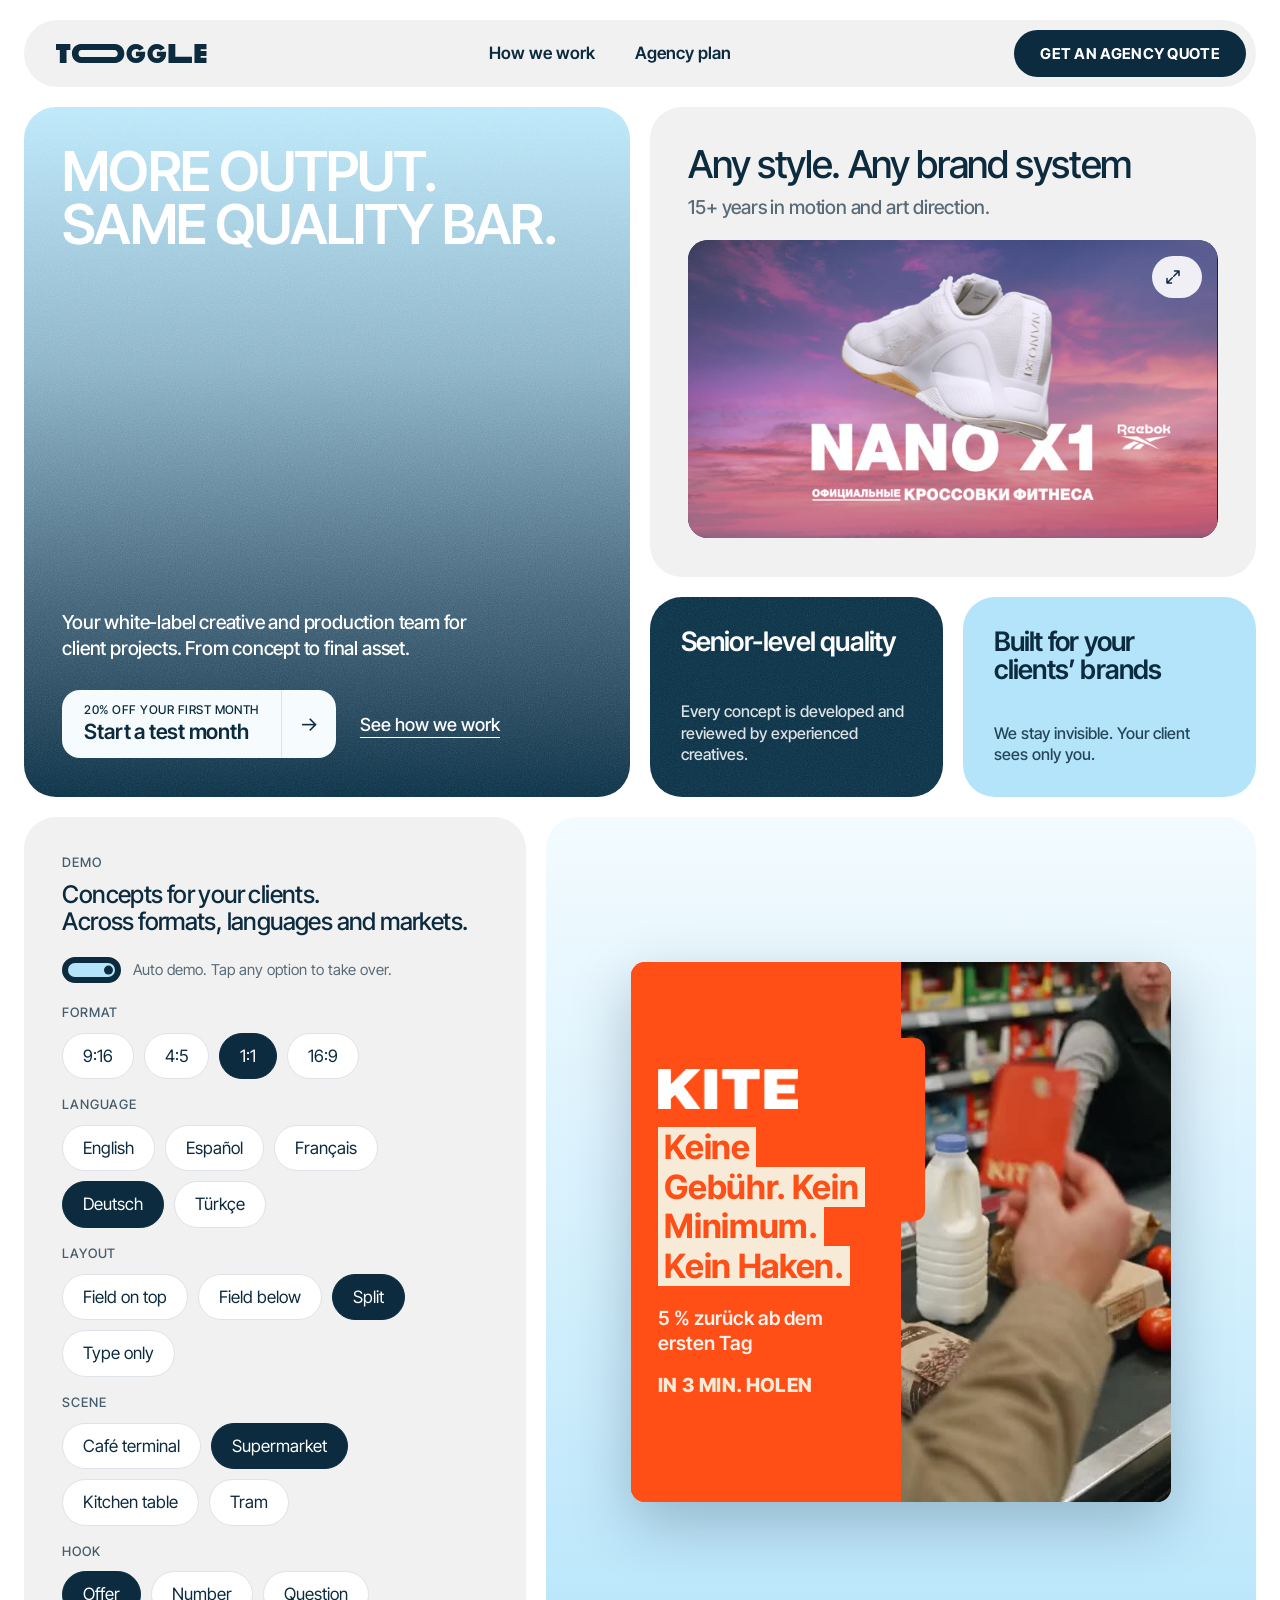
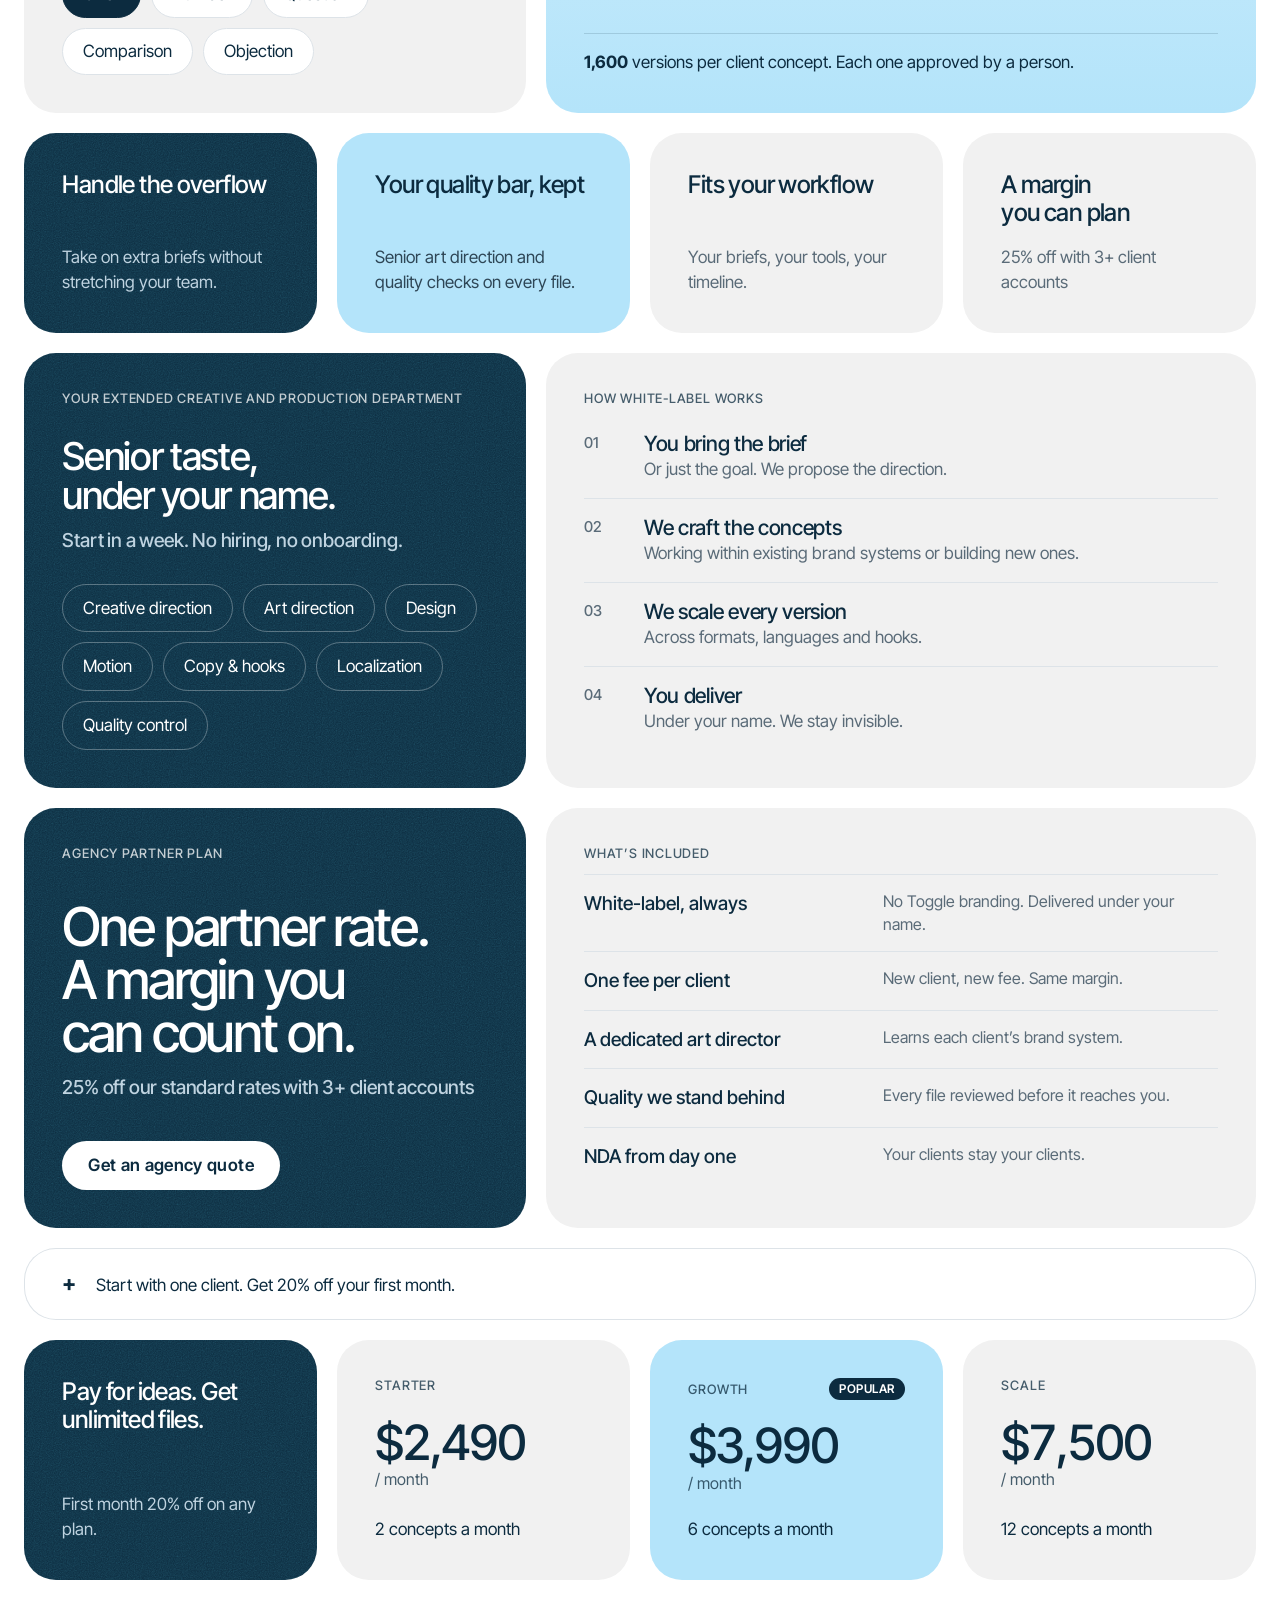
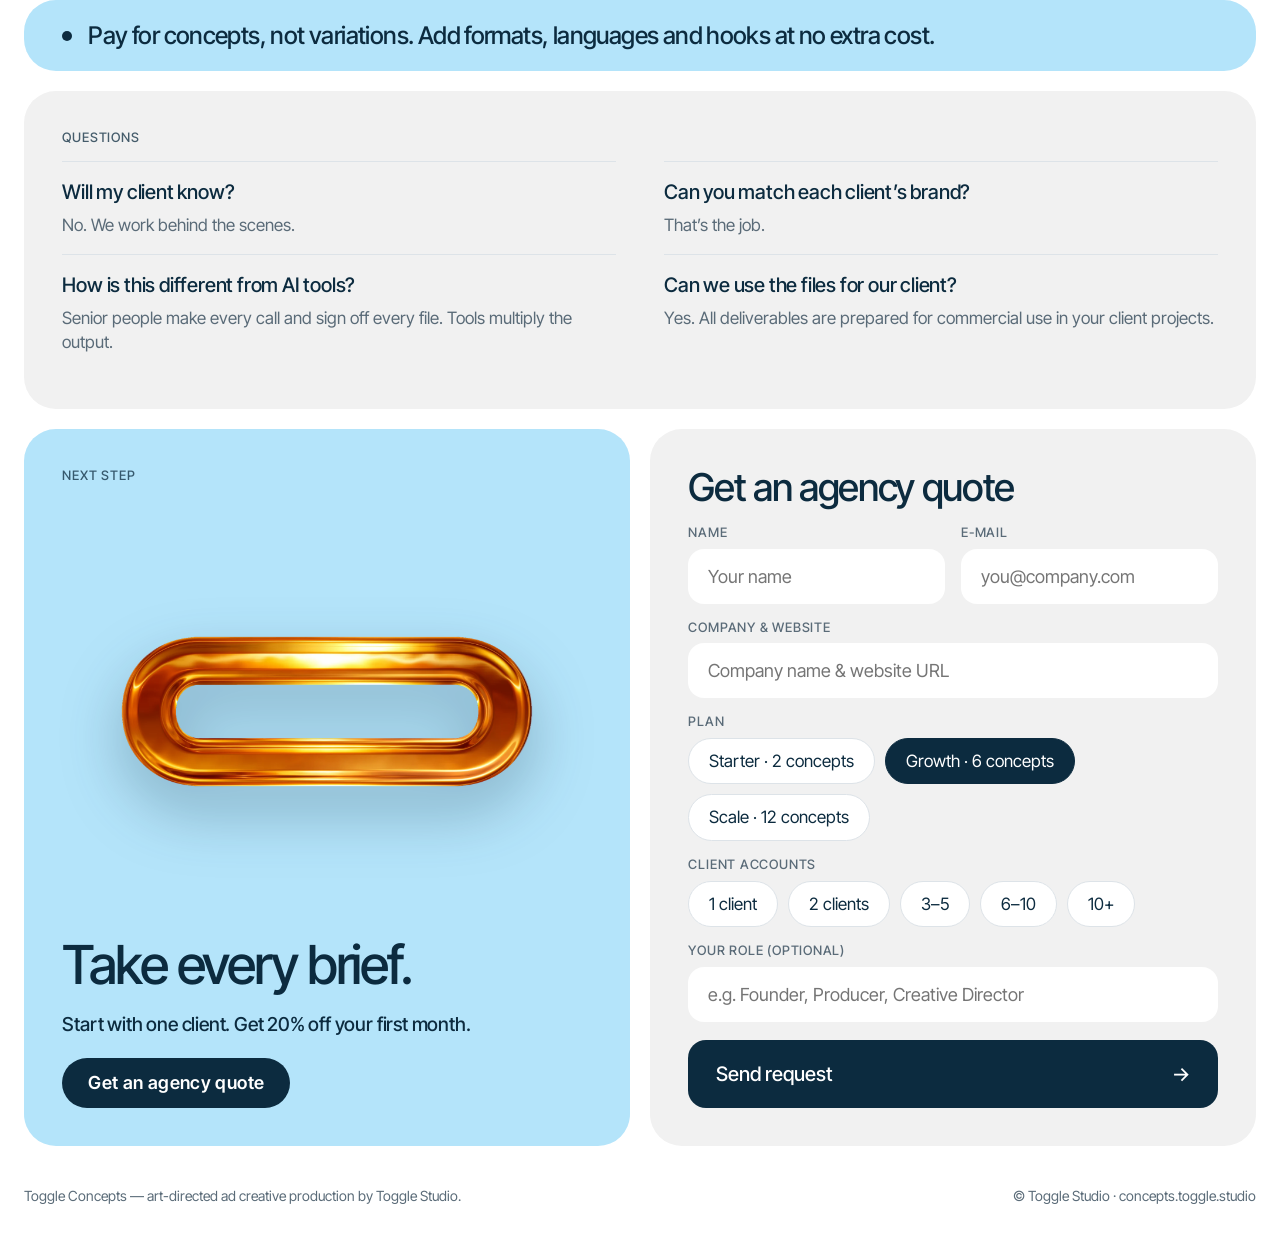
==== agency/index.html @ 351ea985 "Add files via upload" ====
<!doctype html>
<html lang="en">
<head>
<meta charset="utf-8">
<meta name="viewport" content="width=device-width,initial-scale=1,viewport-fit=cover">
<title>Toggle Concepts for Agencies — More output. Same quality bar.</title>
<meta name="description" content="Your white-label creative and production team for client projects. From concept to final asset, delivered under your name.">
<link rel="canonical" href="https://concepts.toggle.studio/agency">
<meta property="og:type" content="website">
<meta property="og:url" content="https://concepts.toggle.studio/agency">
<meta property="og:title" content="Toggle Concepts for Agencies — More output. Same quality bar.">
<meta property="og:description" content="Your white-label creative and production team for client projects. From concept to final asset, delivered under your name.">
<meta property="og:image" content="https://concepts.toggle.studio/media/video/reel-poster.jpg">
<meta name="twitter:card" content="summary_large_image">
<link rel="preconnect" href="https://fonts.googleapis.com">
<link rel="preconnect" href="https://fonts.gstatic.com" crossorigin>
<link rel="stylesheet" href="https://fonts.googleapis.com/css2?family=Inter+Tight:wght@400;500;600;700&family=Archivo:wdth,wght@125,800;125,900&display=swap">
<link rel="stylesheet" href="/assets/app.css">
</head>
<body data-page="agencies">
<div class="wrap" id="page"></div>
<div class="mcta" id="mcta"><button type="button" data-go="form" id="mctaBtn">Start a test month · 20% off</button></div>
<div class="toast" id="toast" role="status" aria-live="polite"></div>
<script src="/assets/app.js"></script>
</body>
</html>
---- assets/app.css ----
/* Layout: white page, 12-column bento grid. Every module is a tile or a row of tiles; no free-floating headings.
   Phone: decorative tiles drop out, rows of cards become swipeable strips, one sticky CTA. Single light look by choice. */
:root{
  color-scheme: light;
  --white:#FFFFFF; --ink:#0C2B3F; --muted:#5A6B78; --navy:#0C2B3F; --sky:#B4E4FA; --grey:#F1F1F1; --line:#DDE3E8;
  --edit:#FF7A1A; --kite:#FF4F17; --cream:#F7EAD7;
  --grad-hero:linear-gradient(180deg,#B9E7FA 0%,#86AFC4 38%,#3A5B71 72%,#0C2B3F 100%);
  --grad-light:linear-gradient(180deg,#F3FBFF 0%,#B4E4FA 100%);
  --font:'Inter Tight','Helvetica Neue',Helvetica,Arial,sans-serif;
  --font-logo:'Archivo','Arial Black',Arial,sans-serif;
  --noise:url("data:image/svg+xml,%3Csvg xmlns='http://www.w3.org/2000/svg' width='180' height='180'%3E%3Cfilter id='n'%3E%3CfeTurbulence type='fractalNoise' baseFrequency='.85' numOctaves='2' stitchTiles='stitch'/%3E%3CfeColorMatrix type='saturate' values='0'/%3E%3CfeComponentTransfer%3E%3CfeFuncR type='linear' slope='.5' intercept='.25'/%3E%3CfeFuncG type='linear' slope='.5' intercept='.25'/%3E%3CfeFuncB type='linear' slope='.5' intercept='.25'/%3E%3C/feComponentTransfer%3E%3C/filter%3E%3Crect width='100%25' height='100%25' filter='url(%23n)'/%3E%3C/svg%3E");
  --r:32px; --gap:20px; --w:1440px;
  --gut-l:max(16px,env(safe-area-inset-left,0px)); --gut-r:max(16px,env(safe-area-inset-right,0px));
}
*{box-sizing:border-box}
body{background:var(--white);color:var(--ink);font:400 17px/1.45 var(--font);-webkit-font-smoothing:antialiased}
body::before{content:"";position:fixed;inset:0 0 auto;height:env(safe-area-inset-top,0px);z-index:10;background:var(--navy)}
.wrap{max-width:var(--w);margin:0 auto;padding-left:var(--gut-l);padding-right:var(--gut-r)}
button{font:inherit;color:inherit}
:focus-visible{outline:2px solid #2C7BE5;outline-offset:3px}
p{margin:0}

/* review strip — not part of the landing */
.review{position:sticky;top:env(safe-area-inset-top,0px);z-index:20;background:var(--navy);color:#EAF4FA;font:500 13px/1.3 var(--font)}
.review .wrap{display:flex;flex-wrap:wrap;gap:8px 14px;align-items:center;padding-block:8px}
.tabs{display:flex;gap:4px;flex-wrap:wrap}
.tab{background:transparent;border:1px solid transparent;border-radius:999px;padding:6px 12px;cursor:pointer;color:#9DB4C4}
.tab[aria-current="page"]{color:#fff;border-color:#5D7A8E}
.review .spacer{flex:1}
.status{color:#9DB4C4;font-size:12px}
.toggle{background:#fff;color:var(--navy);border:0;border-radius:999px;padding:7px 14px;font-weight:700;cursor:pointer}
body.editing .toggle{background:var(--edit);color:#1A0E00}

/* site nav */
.nav{margin-top:20px;background:var(--grey);border-radius:999px;display:flex;align-items:center;gap:16px;padding:10px 10px 10px 32px}
.logo{display:inline-flex;align-items:center;color:var(--ink);flex:none}
.logo svg{display:block;height:19px;width:auto}
.nav .links{display:flex;gap:28px;margin:0 auto;flex-wrap:wrap;justify-content:center}
.nav .links button{background:none;border:0;cursor:pointer;font-size:17px;font-weight:600;color:var(--ink)}
.nav .links button:hover{text-decoration:underline;text-underline-offset:4px}
.nav .login{background:none;border:0;cursor:pointer;font-size:15px;color:var(--muted);white-space:nowrap}
.pill-cta{background:var(--navy);color:#fff;border:0;border-radius:999px;padding:16px 26px;font:700 15px/1 var(--font);letter-spacing:.02em;text-transform:uppercase;cursor:pointer;white-space:nowrap}
.nav .pill-cta{margin-left:auto}
.nav .links + .login, .nav .links ~ .pill-cta{margin-left:0}

/* grid */
.grid{display:grid;grid-template-columns:repeat(12,minmax(0,1fr));gap:var(--gap);margin-top:var(--gap)}
.mod{min-width:0;position:relative;display:flex}
.mod > .tile, .mod > .sub{flex:1}
.sub{display:grid;grid-template-columns:repeat(12,minmax(0,1fr));gap:var(--gap);min-width:0}
.sp-3{grid-column:span 3}.sp-4{grid-column:span 4}.sp-5{grid-column:span 5}.sp-6{grid-column:span 6}.sp-7{grid-column:span 7}.sp-8{grid-column:span 8}.sp-9{grid-column:span 9}.sp-12{grid-column:span 12}
.rows-2{grid-row:span 2}
.row3{display:grid;grid-template-columns:repeat(3,minmax(0,1fr));gap:var(--gap);min-width:0}

/* tiles */
.tile{border-radius:var(--r);padding:clamp(24px,3vw,48px);display:flex;flex-direction:column;gap:18px;min-width:0;position:relative;overflow:hidden}
.t-navy{background-color:var(--navy);background-image:var(--noise);background-blend-mode:soft-light;color:#fff}
.t-sky{background:var(--sky);color:var(--ink)}
.t-grey{background:var(--grey);color:var(--ink)}
.t-grad{background-image:var(--noise),linear-gradient(180deg,#B9E7FA 0%,#86AFC4 30%,#3A5B71 58%,#0C2B3F 80%,#0C2B3F 100%);background-size:180px 180px,100% 125%;background-position:0 0,0 0;background-blend-mode:soft-light,normal;color:#fff;animation:drift 18s ease-in-out infinite alternate}
@keyframes drift{to{background-position:0 0,0 100%}}
.t-light{background:var(--grad-light);color:var(--ink)}
.t-white{background:var(--white);color:var(--ink);box-shadow:inset 0 0 0 1px var(--line)}
.muted{color:var(--muted)}
.t-navy .muted,.t-grad .muted{color:#BFD3E0}
.t-sky .muted,.t-light .muted{color:#2E4656}

/* type */
.h-hero{font:600 clamp(38px,4.3vw,68px)/.95 var(--font);letter-spacing:-.035em;text-transform:uppercase;text-wrap:balance;margin:0}
.h-xl{font:500 clamp(36px,4.2vw,64px)/.98 var(--font);letter-spacing:-.04em;text-wrap:balance;margin:0}
.h-l{font:500 clamp(28px,3vw,46px)/1.02 var(--font);letter-spacing:-.035em;text-wrap:balance;margin:0}
.h-m{font:500 clamp(22px,1.9vw,28px)/1.12 var(--font);letter-spacing:-.025em;text-wrap:balance;margin:0}
.lead{font:500 clamp(18px,1.5vw,23px)/1.35 var(--font);letter-spacing:-.01em;max-width:36ch}
.label{font:500 13px/1.2 var(--font);letter-spacing:.06em;text-transform:uppercase;opacity:.75}
.small{font-size:15px}
.num-xl{font:500 clamp(64px,8vw,120px)/.9 var(--font);letter-spacing:-.05em;font-variant-numeric:tabular-nums}
.push{margin-top:auto}

/* hero */
.hero{justify-content:space-between;gap:32px;min-height:clamp(480px,40vw,600px)}
.hero.flat{min-height:clamp(460px,44vw,620px)}
.hero .bottom{display:flex;flex-direction:column;gap:28px}
.cta-row{display:flex;flex-wrap:wrap;gap:24px;align-items:center}
.cta-card{display:flex;align-items:stretch;background:#F6FBFE;color:var(--ink);border-radius:18px;overflow:hidden;border:0;padding:0;cursor:pointer;text-align:left}
.cta-card .txt{display:flex;flex-direction:column;gap:4px;padding:14px 22px}
.cta-card .k{font:500 12px/1 var(--font);letter-spacing:.04em;text-transform:uppercase}
.cta-card .t{font:600 21px/1.15 var(--font);letter-spacing:-.01em}
.cta-card .arr{display:grid;place-items:center;padding:0 18px;border-left:1px solid var(--line);font-size:20px}
.ulink{background:none;border:0;color:inherit;font:500 18px var(--font);text-decoration:underline;text-underline-offset:6px;text-decoration-thickness:1px;cursor:pointer;padding:0}

/* visual: toggle object */
.visual{display:grid;place-items:center;min-height:300px}
.ring{--bw:clamp(22px,3vw,40px);width:66%;max-width:560px;aspect-ratio:2.8/1;border-radius:999px;border:var(--bw) solid #1E5FD0;position:relative;
  box-shadow:inset 0 10px 14px rgba(255,255,255,.55),inset 0 -14px 22px rgba(3,18,70,.55),0 36px 50px rgba(20,70,150,.22),0 0 0 1px rgba(10,40,120,.4)}
.ring::before{content:"";position:absolute;top:calc(-1 * var(--bw) + 5px);left:14%;right:10%;height:calc(var(--bw) * .3);border-radius:999px;background:linear-gradient(90deg,transparent,rgba(255,255,255,.75),transparent);filter:blur(4px)}
.ring::after{content:"";position:absolute;bottom:calc(-1 * var(--bw) + 6px);left:12%;right:24%;height:calc(var(--bw) * .25);border-radius:999px;background:linear-gradient(90deg,transparent,rgba(120,190,255,.6),transparent);filter:blur(5px)}

/* statement tile */
.stmt{justify-content:space-between;min-height:200px;gap:16px}
.stmt-h{font:600 clamp(24px,2.1vw,32px)/1.05 var(--font);letter-spacing:-.03em;text-wrap:balance}
.stmt-s{font:500 clamp(16px,1.25vw,19px)/1.35 var(--font);max-width:26ch;opacity:.85}
.diag{position:absolute;left:40px;bottom:40px;width:calc(100% - 80px);height:calc(100% - 80px);pointer-events:none}
.harrow{display:block;width:100%;height:14px}

/* list tile */
.split{display:grid;grid-template-columns:minmax(0,var(--a,1fr)) minmax(0,var(--b,1.4fr));gap:28px 48px;align-items:start}
.rows{display:flex;flex-direction:column}
.row{display:grid;grid-template-columns:minmax(0,1fr) minmax(0,1.2fr);gap:20px;padding-block:15px;border-top:1px solid var(--line)}
.t-navy .row{border-color:rgba(255,255,255,.18)}
.row .a{font-weight:500;font-size:19px}
.row .b{color:var(--muted);font-size:16px}
.t-navy .row .b{color:#BFD3E0}

/* chips & pills */
.chips{display:flex;flex-wrap:wrap;gap:10px}
.chip{background:#fff;border:1px solid var(--line);border-radius:999px;padding:11px 20px;font-size:17px}
.chip.lead-chip{background:var(--navy);color:#fff;border-color:var(--navy)}
.pills{display:flex;flex-wrap:wrap;gap:10px}
.pill{background:#fff;border:1px solid var(--line);border-radius:999px;padding:10px 20px;font-size:17px;cursor:pointer;color:var(--ink);white-space:nowrap}
.pill[aria-pressed="true"]{background:var(--navy);border-color:var(--navy);color:#fff}
.group{display:flex;flex-direction:column;gap:12px;min-width:0}

/* engine */
.preview{justify-content:space-between;gap:24px}
.stage{flex:1;display:grid;place-items:center;min-height:460px}
.readout{border-top:1px solid rgba(12,43,63,.15);padding-top:16px;display:flex;flex-direction:column;gap:6px}
.readout .code{display:none}
.readout .combo b{font-weight:700}

/* the ad: brand colours are part of the picture */
.ad{position:relative;overflow:hidden;border-radius:14px;box-shadow:0 18px 50px rgba(10,30,60,.22);display:grid;max-width:100%;font-family:var(--font)}
.ad *{margin:0}
.ad .lg{font-weight:800;font-size:calc(5.2*var(--u));letter-spacing:.02em}
.ad .hl{font-weight:700;font-size:calc(9*var(--u));line-height:1.05;letter-spacing:-.01em}
.ad .tag{font-weight:700;font-size:calc(4.4*var(--u));padding:calc(1.4*var(--u)) calc(3*var(--u));border-radius:99px;justify-self:start;align-self:start}
.ad .cta{font-weight:700;font-size:calc(4.6*var(--u));padding:calc(3*var(--u)) calc(5*var(--u));border-radius:99px;justify-self:start}
.ad .lgl{font-size:calc(2.8*var(--u));opacity:.75}
.ad .vis{position:relative;justify-self:center;align-self:center}
.ad[dir="rtl"] .tag,.ad[dir="rtl"] .cta{justify-self:end}
.ad.f-v{--u:2.6px;width:260px;aspect-ratio:9/16;padding:calc(7*var(--u));gap:calc(3.5*var(--u));grid-template-rows:auto 1fr auto auto auto auto}
.ad.f-p{--u:3.1px;width:310px;aspect-ratio:4/5;padding:calc(6*var(--u));gap:calc(3*var(--u));grid-template-rows:auto 1fr auto auto auto}
.ad.f-s{--u:3.4px;width:340px;aspect-ratio:1/1;padding:calc(6*var(--u));gap:calc(2.6*var(--u));grid-template-rows:auto 1fr auto auto}
.ad.f-l{--u:4.6px;width:460px;aspect-ratio:16/9;padding:calc(5*var(--u));column-gap:calc(5*var(--u));row-gap:calc(2*var(--u));grid-template-columns:1fr 1.15fr;grid-template-rows:auto 1fr auto auto}
.ad.f-l .vis{grid-row:1/5}
.ad.f-l .hl{font-size:calc(6.2*var(--u))} .ad.f-l .lg{font-size:calc(3.6*var(--u))} .ad.f-l .cta{font-size:calc(3.2*var(--u));padding:calc(2*var(--u)) calc(3.6*var(--u))} .ad.f-l .tag{font-size:calc(3*var(--u))}
.ad.f-s .tag{display:none} .ad.f-s .hl{font-size:calc(7.6*var(--u))} .ad.f-s .lgl{display:none}
.ad.f-st{--u:2.5px;width:250px;aspect-ratio:9/19.5;padding:calc(8*var(--u)) calc(7*var(--u)) 0;gap:calc(4*var(--u));grid-template-rows:auto auto 1fr}
.ad.f-st .hl{font-size:calc(10*var(--u));text-align:center} .ad.f-st .lg{text-align:center}
.ad.f-v .vis .ph{width:calc(44*var(--u))} .ad.f-p .vis .ph{width:calc(36*var(--u))} .ad.f-s .vis .ph{width:calc(24*var(--u))} .ad.f-l .vis .ph{width:calc(30*var(--u))} .ad.f-st .vis{align-self:end} .ad.f-st .vis .ph{width:calc(74*var(--u));border-radius:calc(9*var(--u)) calc(9*var(--u)) 0 0;border-bottom:0}
.ad.f-v .vis .can{width:calc(30*var(--u))} .ad.f-p .vis .can{width:calc(26*var(--u))} .ad.f-s .vis .can{width:calc(16*var(--u))} .ad.f-l .vis .can{width:calc(22*var(--u))} .ad.f-st .vis .can{width:calc(44*var(--u));margin-bottom:calc(10*var(--u))}
.ad.f-v .vis .gar{width:calc(40*var(--u))} .ad.f-p .vis .gar{width:calc(34*var(--u))} .ad.f-s .vis .gar{width:calc(22*var(--u))} .ad.f-l .vis .gar{width:calc(28*var(--u))} .ad.f-st .vis .gar{width:calc(56*var(--u));margin-bottom:calc(10*var(--u))}
.b-finvo{background:#0F3D33;color:#F2F7EF}
.b-finvo .tag{background:#C8F169;color:#0F3D33} .b-finvo .cta{background:#F2F7EF;color:#0F3D33}
.ph{aspect-ratio:9/18;border:calc(1.6*var(--u)) solid #C8F169;border-radius:calc(7*var(--u));background:#174E42;display:flex;flex-direction:column;gap:calc(3*var(--u));padding:calc(6*var(--u)) calc(4*var(--u))}
.ph i{display:block;height:calc(4*var(--u));border-radius:calc(2*var(--u));background:#2E6B5C}
.ph i:first-child{height:calc(9*var(--u));background:#C8F169;width:70%}
.ph i:nth-child(3){width:60%}
.b-brewlo{background:#F26B3A;color:#FFF3E6}
.b-brewlo .hl{text-transform:uppercase}
.b-brewlo .tag{background:#2B1A12;color:#FFF3E6} .b-brewlo .cta{background:#FFF3E6;color:#B33F14}
.can{aspect-ratio:1/2;border-radius:calc(6*var(--u));background:#2B1A12;position:relative;border:calc(1*var(--u)) solid #2B1A12}
.can::after{content:"";position:absolute;inset:30% 0 40%;background:#FFF3E6}
.b-atelia{background:#E9E1D3;color:#2B2622}
.b-atelia .hl{font-style:italic;font-weight:600}
.b-atelia .tag{background:#2B2622;color:#E9E1D3} .b-atelia .cta{background:#A4553A;color:#FBF6EE}
.gar{aspect-ratio:3/4;border-radius:calc(14*var(--u)) calc(14*var(--u)) calc(3*var(--u)) calc(3*var(--u));background:repeating-linear-gradient(90deg,#CFC3AE 0 calc(1.2*var(--u)),#D9CFBD calc(1.2*var(--u)) calc(2.4*var(--u)));border:calc(1*var(--u)) solid #B9AA90}

/* compare & dept */
.cmp{min-height:300px}
.mark-ok{font:600 13px/1.2 var(--font);letter-spacing:.04em;text-transform:uppercase;color:var(--sky)}
.chip-dark{background:transparent;color:#fff;border-color:rgba(255,255,255,.3)}
/* hero engine */
.mini{display:grid;grid-template-columns:minmax(0,1fr) auto;grid-template-rows:1fr auto;gap:20px 24px;align-items:center;padding:clamp(20px,2.4vw,36px)}
.mini-ctrl{display:flex;flex-direction:column;gap:16px;min-width:0}
.mini .pill{padding:8px 14px;font-size:15px}
.mini .stage{min-height:0}
.mini-read{grid-column:1/-1}
.mini .ad.f-v{--u:1.9px;width:190px} .mini .ad.f-p{--u:2.2px;width:220px} .mini .ad.f-s{--u:2.3px;width:230px} .mini .ad.f-l{--u:2.7px;width:270px} .mini .ad.f-st{--u:1.8px;width:180px}
/* reel & approach */
.reeltile{background-image:var(--noise),radial-gradient(120% 90% at 70% 20%,#2F5E7D 0%,#0C2B3F 70%);background-blend-mode:soft-light,normal;color:#fff;justify-content:space-between;aspect-ratio:16/9;min-height:0;height:auto;align-self:start;text-decoration:none;align-items:flex-start}
.reeltile > *{position:relative;z-index:1}
.reeltile .reelvid{position:absolute;inset:0;width:100%;height:100%;object-fit:cover;z-index:0}
.reeltile.has-vid::before{content:"";position:absolute;inset:0;z-index:0;background:linear-gradient(180deg,rgba(12,43,63,.05) 30%,rgba(12,43,63,.8))}
.reelplay{position:relative;width:min(46%,320px);align-self:center;margin-block:auto;transition:transform .5s cubic-bezier(.2,.7,.2,1);filter:drop-shadow(0 14px 22px rgba(0,0,0,.35))}
.reelplay img{display:block;width:100%;height:auto}
.reelplay svg{position:absolute;left:50%;top:50%;width:13%;transform:translate(-40%,-50%);color:#fff}
.reeltile.has-vid .reelplay{width:min(30%,220px)}
.reeltile:hover .reelplay{transform:scale(1.05)}
.reeltile[data-reel]{cursor:zoom-in}
.reeltile.has-vid::before{display:none}
.reeltile.has-vid .reelcap{display:none}
body.editing .reeltile.has-vid .reelcap{display:flex;background:rgba(12,43,63,.8);padding:10px 14px;border-radius:14px}
.reeltile.has-vid{justify-content:flex-end}
/* reel with heading above (agencies) */
.reelhead{gap:20px;justify-content:space-between}
.reelhead .rh-txt{display:flex;flex-direction:column;gap:10px}
.reelbox{position:relative;margin-top:auto;border-radius:20px;overflow:hidden;aspect-ratio:16/9;background:var(--navy);cursor:zoom-in;display:grid;place-items:center}
.reelbox .reelvid{position:absolute;inset:0;width:100%;height:100%;object-fit:cover}
.reelbox:hover .reelexp span{max-width:160px}
.reelbox .mswap{right:auto;left:12px}
.eng-h .h-m{text-wrap:pretty}
.addon-accent{align-items:center!important;gap:20px!important;padding-block:28px!important}
.addon-accent .plus{flex:none;display:grid;place-items:center;width:48px;height:48px;border-radius:999px;background:var(--sky);color:var(--navy);font:600 30px/1 var(--font)!important}
.addon-accent [data-k]{font:500 clamp(19px,1.6vw,24px)/1.3 var(--font);letter-spacing:-.01em;flex:1;min-width:0}
@media (max-width:760px){.addon-accent{flex-wrap:nowrap!important;padding-block:20px!important;gap:14px!important}.addon-accent .plus{width:38px;height:38px;font-size:24px!important}.addon-accent [data-k]{font-size:17px}}
.trust-top{display:flex;justify-content:space-between;align-items:center;gap:12px;flex-wrap:wrap}
.work-link{background:#fff;color:var(--ink);border:1px solid var(--line);border-radius:999px;padding:11px 18px;font:600 15px/1 var(--font);text-decoration:none;white-space:nowrap;transition:background .2s,color .2s}
.work-link:hover{background:var(--navy);color:#fff;border-color:var(--navy)}
.stat-top{display:flex;justify-content:space-between;align-items:center;gap:12px;flex-wrap:nowrap}
.stat-top .num-xl{min-width:0}
.stat-top .work-link{flex:none}
@media (max-width:1240px){.stat-top .work-link{padding:9px 14px;font-size:14px}}
@media (max-width:1100px) and (min-width:761px){.trust-stat.sp-5{grid-column:span 6}.trust-stat + .sp-7{grid-column:span 6}}
.t-navy .work-link{border-color:#fff}
.t-navy .work-link:hover{background:var(--sky);color:var(--navy);border-color:var(--sky)}
.wl-m{display:none}
@media (max-width:760px){.wl-m{display:inline-block}}
@media (max-width:760px){.reelbox{border-radius:14px}}
.reelexp{position:absolute;right:16px;top:16px;z-index:2;display:inline-flex;align-items:center;gap:8px;background:rgba(255,255,255,.9);color:var(--navy);border:0;border-radius:999px;padding:12px;font:600 14px/1 var(--font);cursor:pointer;backdrop-filter:blur(6px);transition:transform .2s}
.reelexp svg{width:18px;height:18px}
.reelexp span{max-width:0;overflow:hidden;white-space:nowrap;transition:max-width .3s}
.reeltile:hover .reelexp span,.reelexp:focus-visible span{max-width:160px}

.lb{position:fixed;inset:0;z-index:50;background:rgba(6,22,33,.92);display:grid;place-items:center;padding:clamp(16px,4vw,56px)}
.lb[hidden]{display:none}
.lb video{width:min(100%,calc((100vh - 120px) * 16 / 9));aspect-ratio:16/9;background:#000;border-radius:18px;box-shadow:0 30px 80px rgba(0,0,0,.5)}
.lb-x{position:absolute;top:16px;right:16px;width:48px;height:48px;border-radius:999px;border:0;background:#fff;color:var(--navy);font:400 28px/1 var(--font);cursor:pointer}
.sheen{position:absolute;inset:0;pointer-events:none;-webkit-mask:var(--m) center/100% 100% no-repeat;mask:var(--m) center/100% 100% no-repeat;background:linear-gradient(105deg,transparent 42%,rgba(255,255,255,.7) 50%,transparent 58%);background-size:300% 100%;animation:sheen 5s ease-in-out infinite}
@keyframes sheen{0%,55%{background-position:120% 0}100%{background-position:-60% 0}}
/* media slots: replace in edit mode */
.mswap{display:none;position:absolute;z-index:6;top:12px;right:12px;gap:6px;flex-wrap:wrap;justify-content:flex-end}
body.editing .mswap{display:flex}
.mswap button{background:var(--edit);color:#1A0E00;border:0;border-radius:999px;padding:6px 12px;font:600 12px/1.2 var(--font);cursor:pointer}
/* closing tile: floating toggle */
.fgloss{flex:1;display:grid;place-items:center;min-height:120px;position:relative}
.fgloss .gl{position:relative;width:min(78%,440px);animation:float 7s ease-in-out infinite;filter:drop-shadow(0 26px 30px rgba(12,43,63,.28))}
.fgloss .gl img{display:block;width:100%;height:auto}
@keyframes float{0%,100%{transform:scale(1)}50%{transform:scale(1.07)}}
/* statement visual: one concept, every format */
.vf{display:flex;align-items:flex-end;gap:8px;width:100%;max-width:220px}
.vf-c{flex:var(--ar) 1 0;aspect-ratio:var(--ar);min-width:0;display:flex;flex-direction:column;gap:5px;align-items:center}
.vf-card{width:100%;flex:1;border-radius:7px;background:var(--navy);position:relative;overflow:hidden;display:flex;flex-direction:column;padding:9%;gap:7%;animation:vfpop 7.2s cubic-bezier(.2,.7,.2,1) infinite;animation-delay:calc(var(--i) * .22s);transform-origin:50% 100%}
.vf-card .im{flex:1;border-radius:4px;background:linear-gradient(135deg,#B4E4FA,#5E9BBE)}
.vf-card .ln{height:9%;min-height:3px;border-radius:9px;background:#fff;width:80%}
.vf-card .bt{height:12%;min-height:4px;border-radius:9px;background:#F2A33A;width:46%}
.vf-c.wide .vf-card{flex-direction:row}
.vf-c.wide .vf-card .txt{flex:1;display:flex;flex-direction:column;justify-content:center;gap:12%}
.vf-c.wide .vf-card .ln{height:14%;width:90%} .vf-c.wide .vf-card .bt{height:18%}
.vf-lang{position:absolute;top:6%;right:7%;font:700 9px/1 var(--font);letter-spacing:.04em;color:#fff;background:rgba(255,255,255,.18);border-radius:4px;padding:2px 4px}
.vf-r{font:500 11px/1 var(--font);color:#2E4656;font-variant-numeric:tabular-nums}
.t-navy .vf-card{background:#fff}.t-navy .vf-card .ln{background:var(--navy)}.t-navy .vf-lang{color:var(--navy);background:rgba(12,43,63,.1)}.t-navy .vf-r{color:#BFD3E0}
@keyframes vfpop{0%{opacity:0;transform:translateY(10px) scale(.85)}7%,88%{opacity:1;transform:none}100%{opacity:0;transform:translateY(-4px) scale(.98)}}
.stmt.has-viz{gap:14px}
.stmt{padding:clamp(24px,2.4vw,36px)}
.make-h{font:600 clamp(24px,2.3vw,36px)/1.05 var(--font);letter-spacing:-.03em;text-wrap:balance;margin:0}
.make .chip{padding:9px 16px;font-size:16px}
.vf-r{display:none}
.vf-c:nth-child(-n+2) .vf-lang{display:none}
/* engine auto-play switch, drawn from the logo's O */
.autorow{display:flex;align-items:center;gap:12px}
.tsw{--h:26px;width:calc(var(--h) * 2.27);height:var(--h);border-radius:999px;border:calc(var(--h) * .26) solid var(--navy);background:transparent;position:relative;cursor:pointer;padding:0;flex:none;transition:background .25s}
.tsw::after{content:"";position:absolute;top:50%;left:calc(var(--h) * .1);width:calc(var(--h) * .34);height:calc(var(--h) * .34);border-radius:999px;background:var(--navy);transform:translateY(-50%);transition:left .3s cubic-bezier(.2,.7,.2,1)}
.tsw[aria-checked="true"]{background:var(--sky)}
.tsw[aria-checked="true"]::after{left:calc(100% - var(--h) * .44)}
.reelcap{display:flex;flex-direction:column;gap:8px}
.srows{display:flex;flex-direction:column}
.srow{display:grid;grid-template-columns:48px minmax(0,1fr);gap:12px;padding-block:16px;border-top:1px solid var(--line)}
.srow:first-child{border-top:0}
.srow .sn{font:500 15px/1.6 var(--font);color:var(--muted)}
.srow .st{font:500 21px/1.25 var(--font);letter-spacing:-.015em}
.plans3{display:grid;grid-template-columns:repeat(3,minmax(0,1fr));gap:var(--gap);min-width:0}
.chip-dark{background:transparent;color:#fff;border-color:rgba(255,255,255,.3)}
/* steps */
.step{min-height:230px}
.step .n{font:500 14px/1 var(--font);letter-spacing:.06em;opacity:.7}

/* pricing note, popular badge, proof, faq extras */
.price-note{padding-block:22px;flex-direction:row;align-items:center;gap:16px}
.price-note::before{content:"";flex:none;width:10px;height:10px;border-radius:9px;background:var(--navy)}
.pop-badge{display:inline-block;background:var(--navy);color:#fff;border-radius:999px;padding:5px 10px;font:600 12px/1 var(--font);letter-spacing:.04em;text-transform:uppercase}
.proof{display:flex;align-items:center;gap:18px;border-top:1px solid rgba(255,255,255,.18);padding-top:20px;margin-top:4px}
.proof-n{font:600 clamp(44px,4vw,64px)/.9 var(--font);letter-spacing:-.04em;flex:none}
.proof-t{color:#BFD3E0;font-size:16px;line-height:1.4;max-width:40ch}
.faq-extras{display:grid;grid-template-columns:repeat(2,minmax(0,1fr));gap:0;background:#fff;border-radius:18px;margin-top:8px}
.faq-extras > div{padding:18px 22px;display:flex;flex-direction:column;gap:6px}
.faq-extras > div + div{border-left:1px solid var(--line)}
/* pricing */
.plan{justify-content:space-between;cursor:pointer;min-height:240px}
.plan-top{display:flex;justify-content:space-between;align-items:center;gap:8px}
.sel-badge{display:none;background:var(--navy);color:#fff;border-radius:999px;padding:5px 10px;font:600 12px/1 var(--font);letter-spacing:.04em;text-transform:uppercase}
.plan[aria-pressed="true"] .sel-badge{display:inline-block}
.plan .price{font:500 clamp(38px,3.8vw,58px)/1 var(--font);letter-spacing:-.04em;font-variant-numeric:tabular-nums}
.plan .per{font-size:16px;opacity:.75}
.strip{flex-direction:row;flex-wrap:wrap;align-items:baseline;gap:8px 20px;padding-block:20px}
.strip .plus{font-weight:700;font-size:22px}
.big{font:500 clamp(60px,7vw,104px)/.9 var(--font);letter-spacing:-.05em;font-variant-numeric:tabular-nums}

/* proof & logos */
.reel{flex:1;min-height:220px;border-radius:20px;border:1px dashed rgba(12,43,63,.3);display:grid;place-items:center;color:var(--muted);font-size:15px}
.logos{list-style:none;margin:0;padding:0;display:flex;flex-wrap:wrap;justify-content:center;align-items:center;row-gap:28px}
.logos li{flex:0 0 20%;display:grid;place-items:center;min-width:0;padding:0 8px}
.logos img{display:block;max-width:100%;width:auto;object-fit:contain}
.logo-ph{height:64px;border-radius:16px;background:#fff;display:grid;place-items:center;color:var(--muted);font-size:14px}

/* faq */
.faq{display:grid;grid-template-columns:repeat(2,minmax(0,1fr));gap:0 48px}
.qa{border-top:1px solid var(--line);padding-block:16px;display:flex;flex-direction:column;gap:6px}
.qa .q{font-weight:500;font-size:20px;letter-spacing:-.01em}
.qa .a{color:var(--muted)}

/* form */
.ff{display:grid;grid-template-columns:repeat(2,minmax(0,1fr));gap:16px}
.field{display:flex;flex-direction:column;gap:8px;min-width:0}
.field.full{grid-column:1/-1}
.field .fl{font:500 13px/1.2 var(--font);letter-spacing:.06em;text-transform:uppercase;color:var(--muted)}
.field input,.field textarea{font:400 18px var(--font);color:var(--ink);background:#fff;border:0;border-radius:16px;padding:17px 20px;width:100%}
.field textarea{min-height:96px;resize:vertical}
.submit{display:flex;justify-content:space-between;align-items:center;background:var(--navy);color:#fff;border:0;border-radius:18px;padding:22px 28px;font:500 20px var(--font);cursor:pointer;width:100%}
.done{font-weight:600;color:var(--ink)}
.err{color:#B42318;font-weight:600}
body.form-in-view .mcta{display:none!important}
.feat{min-height:200px;justify-content:space-between}

footer.foot{margin-block:40px 32px;color:var(--muted);font-size:14px;display:flex;flex-wrap:wrap;gap:8px 24px;justify-content:space-between}
.mcta{display:none}
.swipe-hint{display:none;font-size:13px;color:var(--muted);margin-top:8px}

/* edit mode */
body.editing [data-k]{outline:1.5px dashed rgba(255,122,26,.8);outline-offset:3px;border-radius:4px;cursor:text}
body.editing [data-k]:focus{outline:2px solid var(--edit);background:rgba(255,122,26,.1)}
.mtool{display:none}
body.editing .mod{flex-direction:column}
body.editing .mtool{display:flex;flex-wrap:wrap;gap:6px;align-items:center;margin-bottom:8px}
.mtool .tname{font:600 12px/1 var(--font);background:var(--edit);color:#1A0E00;padding:6px 9px;border-radius:999px}
.mtool button{border:1px solid var(--line);background:#fff;border-radius:999px;padding:5px 10px;font:500 12px var(--font);cursor:pointer;color:var(--ink)}
.mtool .note{font-size:13px;color:var(--muted);flex-basis:100%}
.mod.is-hidden{display:none}
body.editing .mod.is-hidden{display:flex;opacity:.35}
.toast{position:fixed;left:50%;bottom:calc(20px + env(safe-area-inset-bottom,0px));transform:translateX(-50%);background:var(--navy);color:#fff;padding:10px 16px;border-radius:999px;font-size:13px;z-index:30;opacity:0;transition:opacity .2s;pointer-events:none}
.toast.on{opacity:1}

/* the KITE ad (client brand colours are part of the picture) */
.kad{--u:4px;position:relative;overflow:hidden;border-radius:calc(var(--u) * 2.6);background:var(--kite);display:flex;flex-direction:column;box-shadow:0 22px 60px rgba(10,30,60,.25);font-family:var(--font);transition:width .45s cubic-bezier(.2,.7,.2,1),height .45s cubic-bezier(.2,.7,.2,1)}
.kad.l-A{flex-direction:column-reverse}
.kad.l-C{flex-direction:row-reverse}
.kad.l-C .img,.kad.l-C .field{flex:0 0 50%;min-width:0;min-height:0}
.kad.l-C .img .klogo{display:none}
.kad.l-C .flogo{display:block}
.kad .img{position:relative;flex:1 1 58%;min-height:0;min-width:0;background:#333}
.kad .img video{position:absolute;inset:0;width:100%;height:100%;object-fit:cover;opacity:0;transition:opacity .35s}
.kad .img video.on{opacity:1}
.kad .img .klogo{position:absolute;left:calc(var(--u) * 5);top:calc(var(--u) * 5);width:calc(var(--u) * 22);height:auto;z-index:1}
.kad.l-A .img .klogo{display:none}
.kad .field{position:relative;flex:0 0 auto;padding:calc(var(--u) * 6) calc(var(--u) * 6) calc(var(--u) * 6.5);display:flex;flex-direction:column;gap:calc(var(--u) * 3.6);background:var(--kite);z-index:1}
.kad.l-C .field{justify-content:center}
.kad.l-D .img{display:none}
.kad.l-D .field{flex:1;justify-content:space-between;padding:calc(var(--u) * 8)}
.kad .field::before{content:"";position:absolute;left:0;top:calc(var(--u) * -4.6 + 1px);width:38%;height:calc(var(--u) * 4.6);background:var(--kite);border-radius:calc(var(--u) * 2) calc(var(--u) * 2) 0 0}
.kad.l-A .field::before{top:auto;bottom:calc(var(--u) * -4.6 + 1px);border-radius:0 0 calc(var(--u) * 2) calc(var(--u) * 2)}
.kad.l-C .field::before{left:auto;right:calc(var(--u) * -4.6 + 1px);top:14%;width:calc(var(--u) * 4.6);height:34%;border-radius:0 calc(var(--u) * 2) calc(var(--u) * 2) 0}
.kad.l-C.portrait .field{padding:calc(var(--u) * 4) calc(var(--u) * 3.6);gap:calc(var(--u) * 2.6)}
.kad.l-C.portrait .hl{font-size:calc(var(--u) * 4.6)}
.kad.l-C.portrait .ksub{font-size:calc(var(--u) * 2.5)}
.kad.l-C.portrait .cta{font-size:calc(var(--u) * 2.5)}
.kad.l-C.portrait .flogo{width:calc(var(--u) * 15)}
.kad.l-D .field::before{display:none}
.kad .field[dir="rtl"]{text-align:right}
.kad.l-C:not(.portrait) .hl{font-size:calc(var(--u) * 6.2)}
.kad.l-C:not(.portrait) .field{padding:calc(var(--u) * 5)}
.kad .field:lang(ja) .hl{line-break:strict}
.kad .flogo{display:none;width:calc(var(--u) * 26);height:auto}
.kad.l-A .flogo,.kad.l-D .flogo{display:block}
.kad .hl{font:700 calc(var(--u) * 7.4)/1.18 var(--font);letter-spacing:-.01em;color:var(--kite)}
.kad .hl span{background:var(--cream);box-decoration-break:clone;-webkit-box-decoration-break:clone;padding:0 calc(var(--u) * 1.2)}
.kad.l-D .hl{font-size:calc(var(--u) * 10)}
.kad .ksub{font:600 calc(var(--u) * 3.6)/1.3 var(--font);color:#fff;opacity:.92}
.kad .cta{align-self:flex-start;font:800 calc(var(--u) * 3.6)/1 var(--font);letter-spacing:.02em;text-transform:uppercase;color:var(--cream)}
.kad[dir="rtl"]{direction:rtl}

.kgroups{display:flex;flex-direction:column;gap:18px}
.readout code{font:500 14px/1.3 ui-monospace,Menlo,monospace;color:#2E4656}
@media (max-width:1100px){
  .nav .links{display:none}
  .nav .login{margin-left:auto}
  .nav .pill-cta{margin-left:auto}
  .nav .login + .pill-cta{margin-left:0}
}
/* ---------- phone ---------- */
@media (max-width:760px){
  :root{--r:22px;--gap:12px}
  body{font-size:16px;padding-bottom:calc(84px + env(safe-area-inset-bottom,0px))}
  .tile{padding:20px;gap:12px}
  .sp-3,.sp-4,.sp-5,.sp-6,.sp-7,.sp-8,.sp-9{grid-column:span 12}
  .rows-2{grid-row:auto}
  .nav{padding:8px 8px 8px 20px;margin-top:12px}
  .logo svg{height:15px}
  .vf{gap:5px} .vf-r,.vf-lang{display:none} .vf-card{border-radius:5px}
  .stmt.has-viz{gap:10px}
  .nav .login{display:none}
  .pill-cta{padding:12px 16px;font-size:12px}
  /* first screen: hero + two short statements side by side; the decorative object goes */
  .mod[data-type="visual"]{display:none}
  .mod[data-type="statement"]{grid-column:span 6}
  .stmt{min-height:0;gap:10px}
  .stmt-h{font-size:21px}
  .stmt{padding:20px}
  .make-h{font-size:26px}
  .stmt-s{font-size:14px}
  .hero{min-height:0;gap:28px}
  .h-hero{font-size:clamp(34px,10vw,48px)}
  .cta-row{gap:16px}
  .cta-card{width:100%}
  .cta-card .txt{flex:1}
  /* rows of cards swipe sideways instead of stacking */
  .scroll{display:flex!important;overflow-x:auto;scroll-snap-type:x mandatory;gap:var(--gap);margin-inline:calc(-1 * var(--gut-l)) calc(-1 * var(--gut-r));padding-inline:var(--gut-l) var(--gut-r);scrollbar-width:none}
  .scroll::-webkit-scrollbar{display:none}
  .scroll > .tile{flex:0 0 78%;scroll-snap-align:start;min-height:0}
  .plans3{grid-template-columns:minmax(0,1fr)}
  .approach-roles{display:none}
  .feat-grid > .tile{grid-column:span 6;padding:16px;min-height:150px}
  .feat-grid .h-m{font-size:18px}
  .feat-grid .muted{font-size:14px}
  .eng .pill{padding:9px 13px}
  .mini{grid-template-columns:minmax(0,1fr)}
  .mini .stage{order:-1}
  .mini .ad.f-v{--u:1.8px;width:180px} .mini .ad.f-l{--u:2.8px;width:280px}
  .trust-stat{display:none}
  .kgroups .group:nth-child(n+4){display:none}
  .kgroups{gap:10px}
  .calc-tile .group:last-child{display:none}
  .form-intro{display:none}
  .logos{row-gap:22px}
  .logos li{flex-basis:33.33%;padding:0 8px}
  .logos img{zoom:.82}
  .num-xl{font-size:52px}
  .eng .pill,.calcpills .pill{padding:7px 12px;font-size:14px}
  .eng .group,.calc-tile .group{gap:8px}
  .chip{padding:7px 12px;font-size:14px}
  .big{font-size:52px}
  .plan .price{font-size:28px}
  .plan .per{font-size:14px}
  .faq-extras{grid-template-columns:minmax(0,1fr)}
  .faq-extras > div + div{border-left:0;border-top:1px solid var(--line)}
  .proof-n{font-size:40px}
  .proof-t{font-size:14px}
  .qa{cursor:pointer}
  .qa .q{display:flex;justify-content:space-between;gap:12px}
  .qa .q::after{content:"+";font-weight:400;color:var(--muted)}
  .qa.open .q::after{content:"–"}
  .qa .a{display:none}
  .qa.open .a{display:block}
  body.editing .qa .a{display:block}
  .plan{min-height:0;display:grid;grid-template-columns:minmax(0,1fr) auto;align-items:center;gap:4px 12px}
  .plan .plan-top{grid-column:1/-1}
  .plan .price{font-size:32px}
  .reeltile{min-height:0}
  .reelexp{right:10px;top:10px;padding:9px}
  .reelexp span{display:none}
  .lb-x{top:10px;right:10px}
  .srow{grid-template-columns:36px minmax(0,1fr);padding-block:12px}
  .srow .st{font-size:18px}
  .chip-dark{font-size:14px;padding:7px 12px}
  /* engine: picture first, controls as swipeable rows */
  .eng .preview{order:-1}
  .eng .pills{flex-wrap:wrap}
  .eng .pills::-webkit-scrollbar{display:none}
  .pill{padding:9px 16px;font-size:15px}
  .stage{min-height:0;padding-block:4px}
  .ad.f-v{--u:2px;width:200px} .ad.f-p{--u:2.4px;width:240px} .ad.f-s{--u:2.6px;width:260px} .ad.f-l{--u:3px;width:290px} .ad.f-st{--u:2px;width:200px}
  .readout .code{display:none}
  .split,.row,.faq,.ff{grid-template-columns:minmax(0,1fr)}
  .row{gap:2px;padding-block:12px}
  .row .a{font-size:17px}
  .qa .q{font-size:17px}
  .qa{padding-block:12px}
  .chip{padding:9px 15px;font-size:15px}
  .num-xl{font-size:64px}
  .big{font-size:60px}
  .reel{min-height:150px}
  .form-intro,.mod .tile[style*="min-height"]{min-height:0!important}
  .form-intro .h-xl{font-size:30px}
  .form-intro .pill-cta{display:none}
  .mcta{display:block;position:fixed;left:0;right:0;bottom:0;z-index:15;background:rgba(255,255,255,.94);backdrop-filter:blur(8px);padding:10px var(--gut-r) calc(10px + env(safe-area-inset-bottom,0px)) var(--gut-l);box-shadow:0 -1px 0 var(--line)}
  .mcta button{width:100%;background:var(--navy);color:#fff;border:0;border-radius:16px;padding:16px;font:600 16px var(--font);cursor:pointer}
  body.editing .mcta{display:none}
  .toast{bottom:calc(90px + env(safe-area-inset-bottom,0px))}
}
@media (prefers-reduced-motion:reduce){*{transition:none!important;scroll-behavior:auto!important;animation:none!important}}
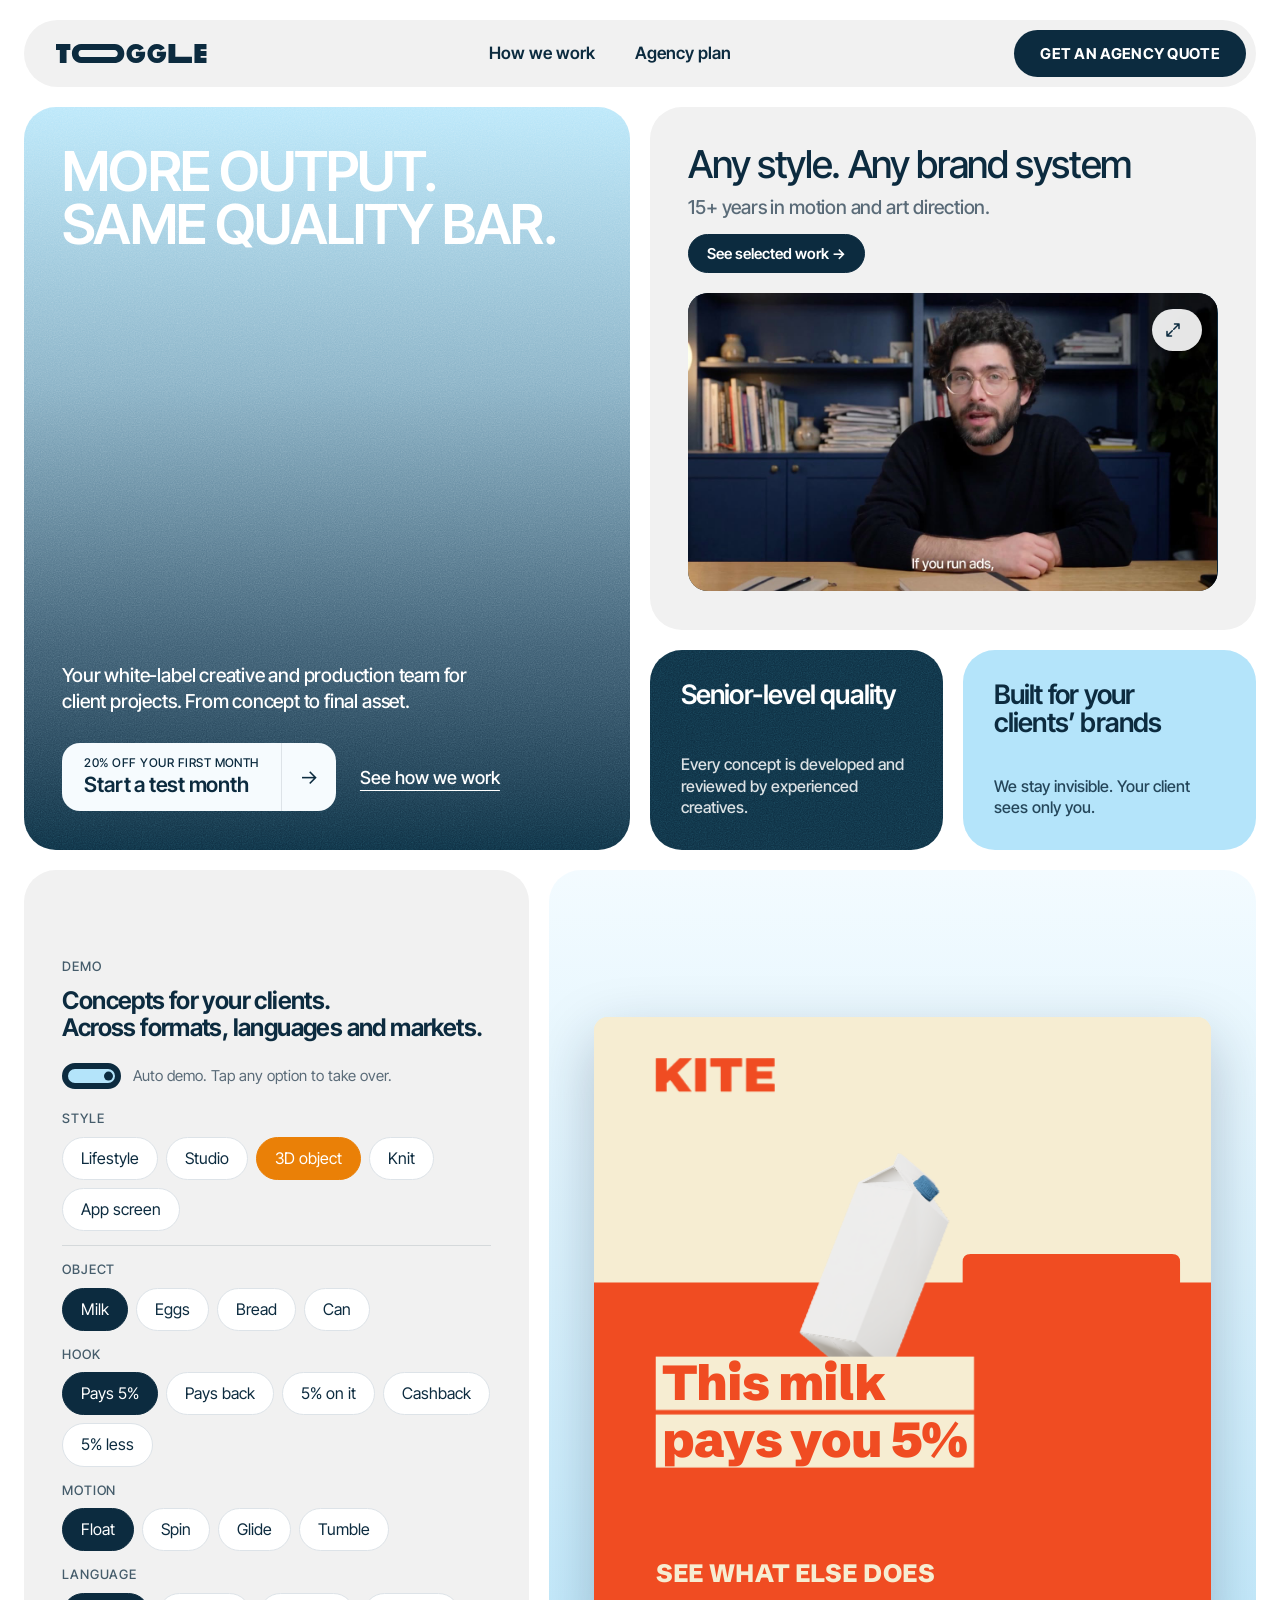
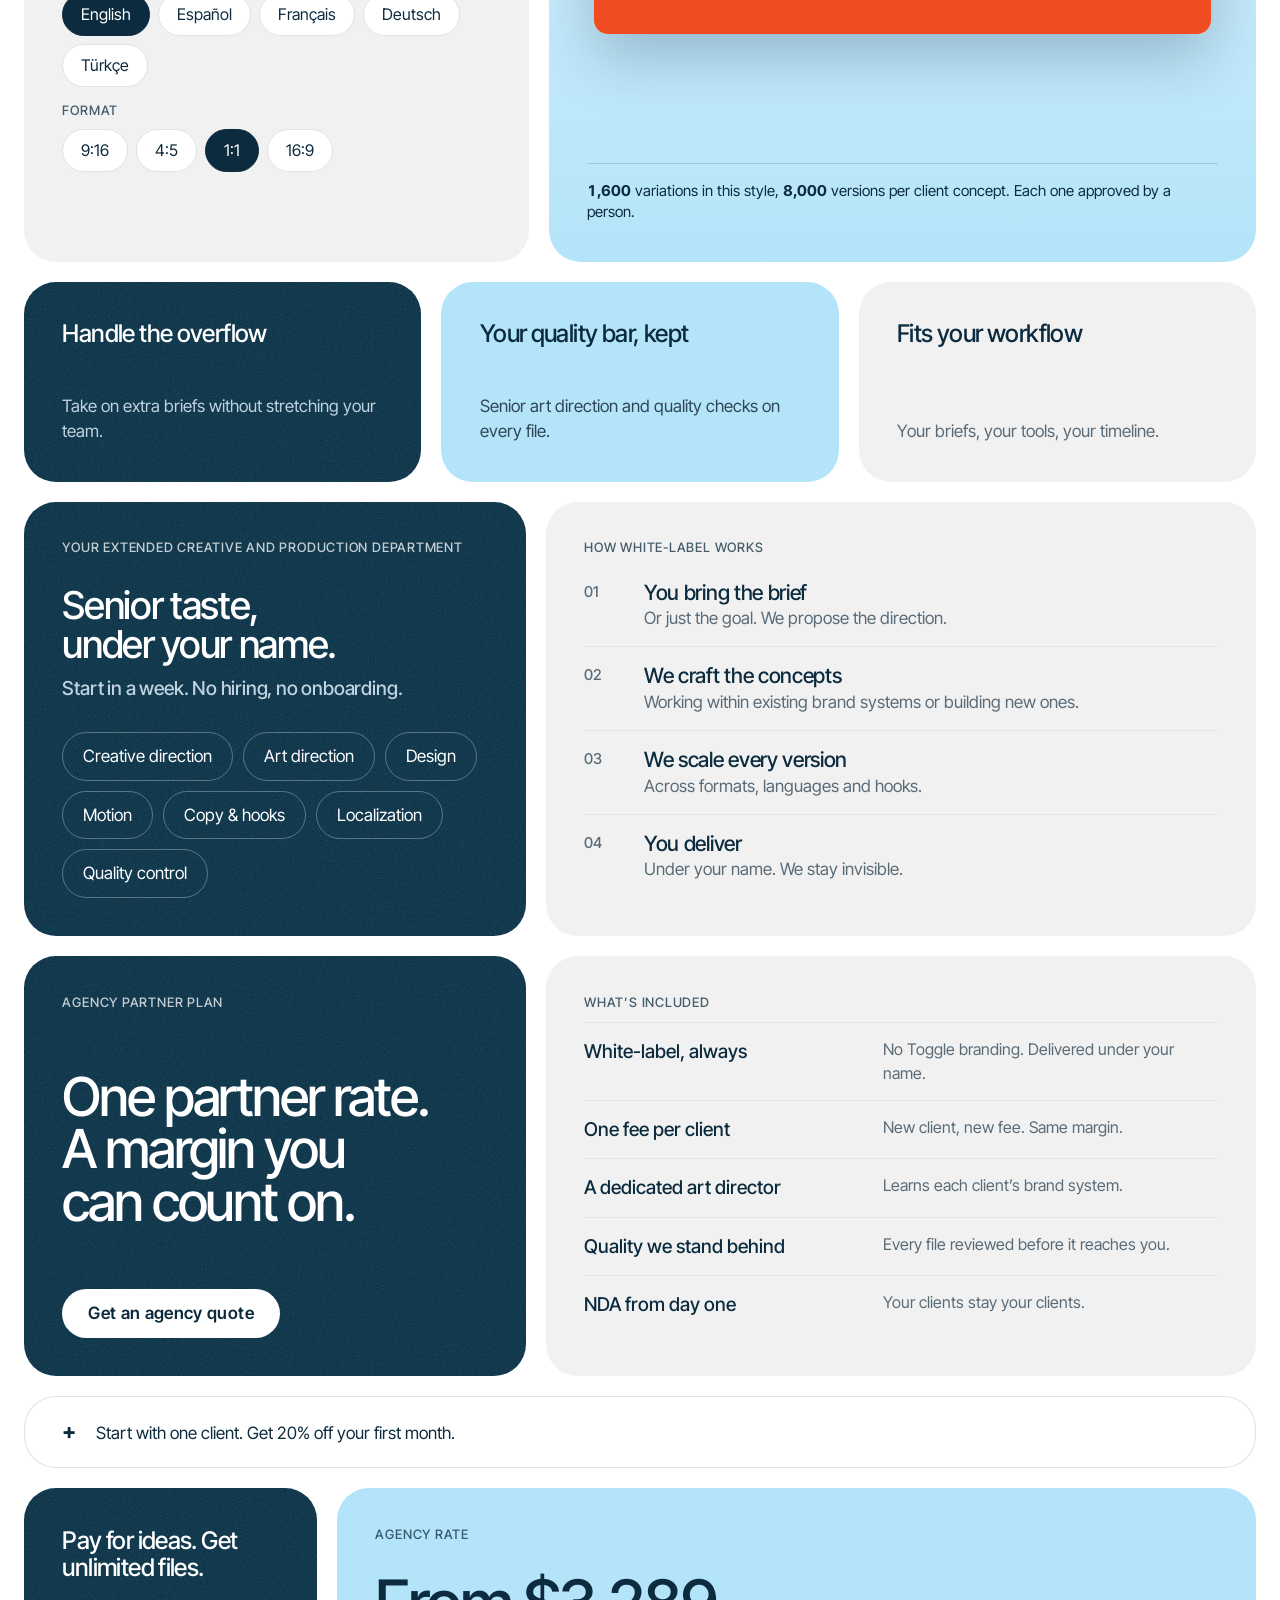
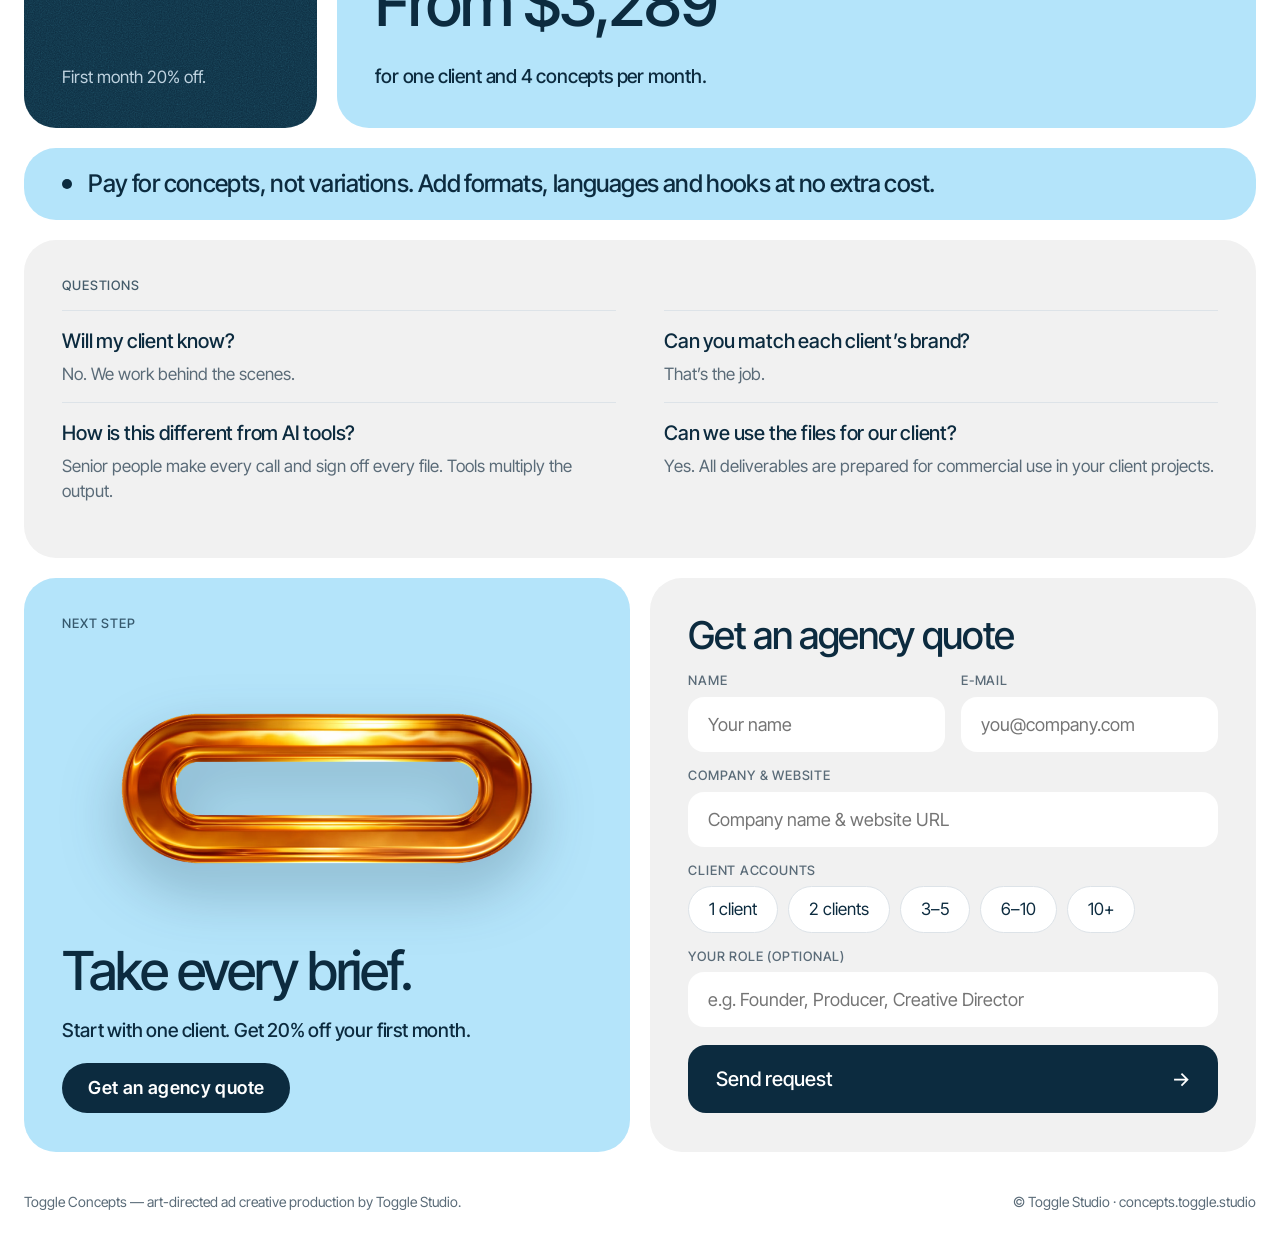
==== commit 1eb238e3: "Add files via upload" ====
--- a/agency/index.html
+++ b/agency/index.html
@@ -4,23 +4,31 @@
 <meta charset="utf-8">
 <meta name="viewport" content="width=device-width,initial-scale=1,viewport-fit=cover">
 <title>Toggle Concepts for Agencies — More output. Same quality bar.</title>
-<meta name="description" content="Your white-label creative and production team for client projects. From concept to final asset, delivered under your name.">
+<meta name="description" content="A white-label creative team that plugs into your agency’s pipeline. Concepts and every version, checked by experts and delivered under your name.">
+<link rel="icon" href="/favicon.ico" sizes="any">
+<link rel="icon" href="/favicon-32.png" type="image/png" sizes="32x32">
+<link rel="apple-touch-icon" href="/apple-touch-icon.png">
+<meta name="theme-color" content="#0C2B3F">
 <link rel="canonical" href="https://concepts.toggle.studio/agency">
 <meta property="og:type" content="website">
 <meta property="og:url" content="https://concepts.toggle.studio/agency">
 <meta property="og:title" content="Toggle Concepts for Agencies — More output. Same quality bar.">
-<meta property="og:description" content="Your white-label creative and production team for client projects. From concept to final asset, delivered under your name.">
-<meta property="og:image" content="https://concepts.toggle.studio/media/video/reel-poster.jpg">
+<meta property="og:description" content="A white-label creative team that plugs into your agency’s pipeline. Concepts and every version, checked by experts and delivered under your name.">
+<meta property="og:image" content="https://concepts.toggle.studio/media/brand/og-image.jpg">
+<meta property="og:image:width" content="1200">
+<meta property="og:image:height" content="630">
+<meta name="twitter:image" content="https://concepts.toggle.studio/media/brand/og-image.jpg">
 <meta name="twitter:card" content="summary_large_image">
 <link rel="preconnect" href="https://fonts.googleapis.com">
 <link rel="preconnect" href="https://fonts.gstatic.com" crossorigin>
-<link rel="stylesheet" href="https://fonts.googleapis.com/css2?family=Inter+Tight:wght@400;500;600;700&family=Archivo:wdth,wght@125,800;125,900&display=swap">
+<link rel="stylesheet" href="https://fonts.googleapis.com/css2?family=Inter+Tight:wght@400..700&family=Archivo:wdth,wght@125,800;125,900&family=Schibsted+Grotesk:wght@500;600;700;800;900&display=swap">
 <link rel="stylesheet" href="/assets/app.css">
 </head>
 <body data-page="agencies">
 <div class="wrap" id="page"></div>
 <div class="mcta" id="mcta"><button type="button" data-go="form" id="mctaBtn">Start a test month · 20% off</button></div>
 <div class="toast" id="toast" role="status" aria-live="polite"></div>
+<script src="/assets/kite-engine/kite-engine.js" defer></script>
 <script src="/assets/app.js"></script>
 </body>
 </html>
--- a/assets/app.css
+++ b/assets/app.css
@@ -35,9 +35,15 @@
 .nav{margin-top:20px;background:var(--grey);border-radius:999px;display:flex;align-items:center;gap:16px;padding:10px 10px 10px 32px}
 .logo{display:inline-flex;align-items:center;color:var(--ink);flex:none}
 .logo svg{display:block;height:19px;width:auto}
+a.logo{text-decoration:none;transition:color .2s}
+a.logo:hover,a.logo:focus-visible{color:#EA8007}
 .nav .links{display:flex;gap:28px;margin:0 auto;flex-wrap:wrap;justify-content:center}
 .nav .links button{background:none;border:0;cursor:pointer;font-size:17px;font-weight:600;color:var(--ink)}
 .nav .links button:hover{text-decoration:underline;text-underline-offset:4px}
+/* links to the other landings look like buttons */
+.nav .links button[data-go^="#"],.nav .links button[data-go^="/"]{background:#fff;border:1px solid var(--line);border-radius:999px;padding:9px 18px;font-weight:600;display:inline-flex;align-items:center;transition:background .2s,color .2s,border-color .2s}
+.nav .links button[data-go^="#"]:hover,.nav .links button[data-go^="/"]:hover{text-decoration:none;background:var(--navy);border-color:var(--navy);color:#fff}
+.nav .links{align-items:center}
 .nav .login{background:none;border:0;cursor:pointer;font-size:15px;color:var(--muted);white-space:nowrap}
 .pill-cta{background:var(--navy);color:#fff;border:0;border-radius:999px;padding:16px 26px;font:700 15px/1 var(--font);letter-spacing:.02em;text-transform:uppercase;cursor:pointer;white-space:nowrap}
 .nav .pill-cta{margin-left:auto}
@@ -199,13 +205,14 @@
 .reelbox:hover .reelexp span{max-width:160px}
 .reelbox .mswap{right:auto;left:12px}
 .eng-h .h-m{text-wrap:pretty}
+.mod > kite-engine{flex:1;min-width:0;display:block}
 .addon-accent{align-items:center!important;gap:20px!important;padding-block:28px!important}
 .addon-accent .plus{flex:none;display:grid;place-items:center;width:48px;height:48px;border-radius:999px;background:var(--sky);color:var(--navy);font:600 30px/1 var(--font)!important}
 .addon-accent [data-k]{font:500 clamp(19px,1.6vw,24px)/1.3 var(--font);letter-spacing:-.01em;flex:1;min-width:0}
 @media (max-width:760px){.addon-accent{flex-wrap:nowrap!important;padding-block:20px!important;gap:14px!important}.addon-accent .plus{width:38px;height:38px;font-size:24px!important}.addon-accent [data-k]{font-size:17px}}
 .trust-top{display:flex;justify-content:space-between;align-items:center;gap:12px;flex-wrap:wrap}
-.work-link{background:#fff;color:var(--ink);border:1px solid var(--line);border-radius:999px;padding:11px 18px;font:600 15px/1 var(--font);text-decoration:none;white-space:nowrap;transition:background .2s,color .2s}
-.work-link:hover{background:var(--navy);color:#fff;border-color:var(--navy)}
+.work-link{background:var(--navy);color:#fff;border:1px solid var(--navy);border-radius:999px;padding:11px 18px;font:600 15px/1 var(--font);text-decoration:none;white-space:nowrap;transition:background .2s,color .2s}
+.work-link:hover{background:#1D4A66;color:#fff;border-color:#1D4A66}
 .stat-top{display:flex;justify-content:space-between;align-items:center;gap:12px;flex-wrap:nowrap}
 .stat-top .num-xl{min-width:0}
 .stat-top .work-link{flex:none}
@@ -214,6 +221,17 @@
 .t-navy .work-link{border-color:#fff}
 .t-navy .work-link:hover{background:var(--sky);color:var(--navy);border-color:var(--sky)}
 .wl-m{display:none}
+/* logos card next to the film: fills the card, edges line up with the label and the button */
+.trust-card{justify-content:flex-start;gap:clamp(20px,2.4vw,36px)}
+.trust-card .logos{flex:1;display:grid;grid-template-columns:repeat(5,minmax(0,1fr));column-gap:clamp(12px,1.6vw,28px);align-content:space-evenly;align-items:center;row-gap:clamp(24px,3vw,44px)}
+.trust-card .logos li{padding:0;min-width:0;width:100%;display:flex;justify-content:center}
+.trust-card .logos li:nth-child(5n+1){justify-content:flex-start}.trust-card .logos li:nth-child(5n){justify-content:flex-end}
+@media (max-width:760px){.trust-card .logos{display:flex;align-content:normal;justify-content:center}.trust-card .logos li,.trust-card .logos li:nth-child(n){padding:0 8px;width:auto;justify-content:center}}
+.plan-single{justify-content:space-between;min-height:240px}
+.plan-single .price{font:500 clamp(44px,5vw,76px)/1 var(--font);letter-spacing:-.04em;font-variant-numeric:tabular-nums}
+.plan-single .per{font-size:18px;opacity:.75}
+@media (max-width:760px){.plan-single{min-height:0}.plan-single .price{font-size:40px}}
+.rh-txt .work-link{align-self:flex-start;margin-top:4px}
 @media (max-width:760px){.wl-m{display:inline-block}}
 @media (max-width:760px){.reelbox{border-radius:14px}}
 .reelexp{position:absolute;right:16px;top:16px;z-index:2;display:inline-flex;align-items:center;gap:8px;background:rgba(255,255,255,.9);color:var(--navy);border:0;border-radius:999px;padding:12px;font:600 14px/1 var(--font);cursor:pointer;backdrop-filter:blur(6px);transition:transform .2s}
@@ -284,6 +302,7 @@
 .faq-extras{display:grid;grid-template-columns:repeat(2,minmax(0,1fr));gap:0;background:#fff;border-radius:18px;margin-top:8px}
 .faq-extras > div{padding:18px 22px;display:flex;flex-direction:column;gap:6px}
 .faq-extras > div + div{border-left:1px solid var(--line)}
+.faq-extras > div:only-child{grid-column:1/-1}
 /* pricing */
 .plan{justify-content:space-between;cursor:pointer;min-height:240px}
 .plan-top{display:flex;justify-content:space-between;align-items:center;gap:8px}
@@ -418,6 +437,7 @@
   .plans3{grid-template-columns:minmax(0,1fr)}
   .approach-roles{display:none}
   .feat-grid > .tile{grid-column:span 6;padding:16px;min-height:150px}
+  .feat-grid > .tile:last-child:nth-child(odd){grid-column:span 12;min-height:0}
   .feat-grid .h-m{font-size:18px}
   .feat-grid .muted{font-size:14px}
   .eng .pill{padding:9px 13px}
